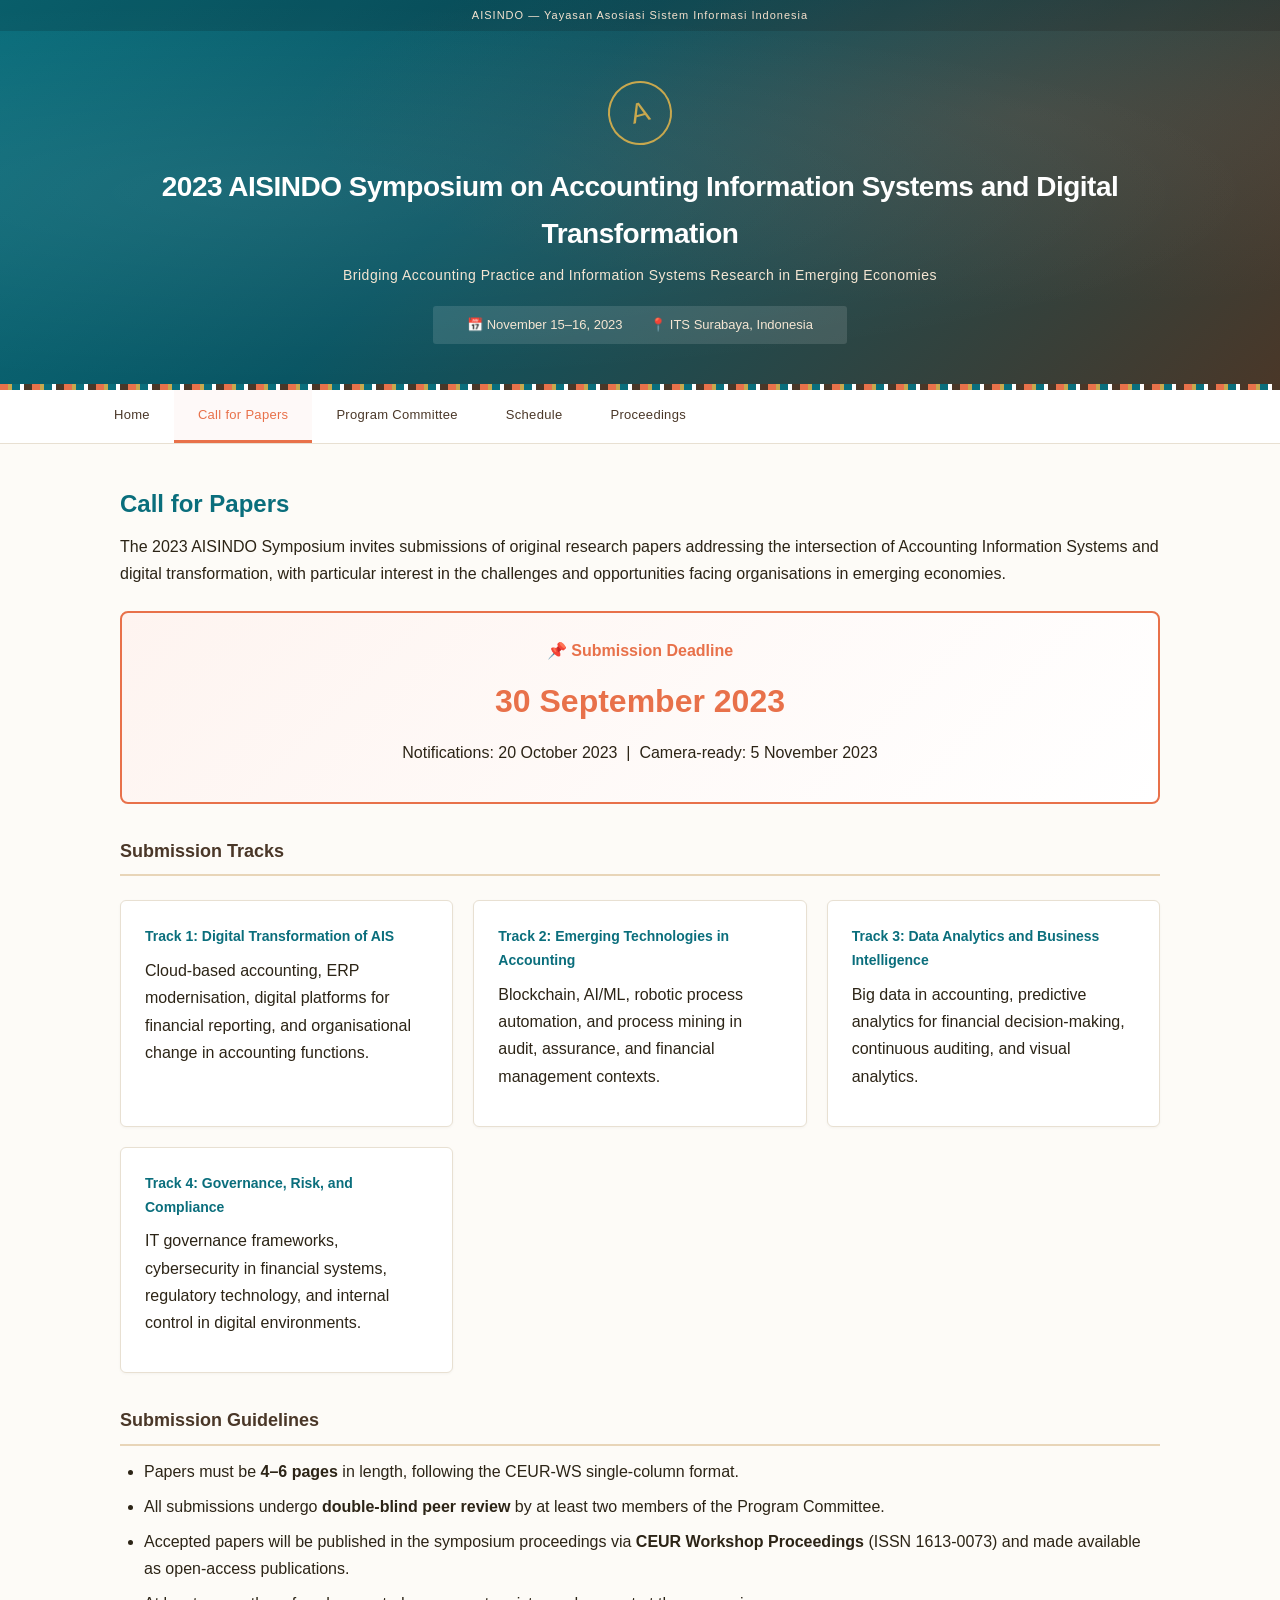
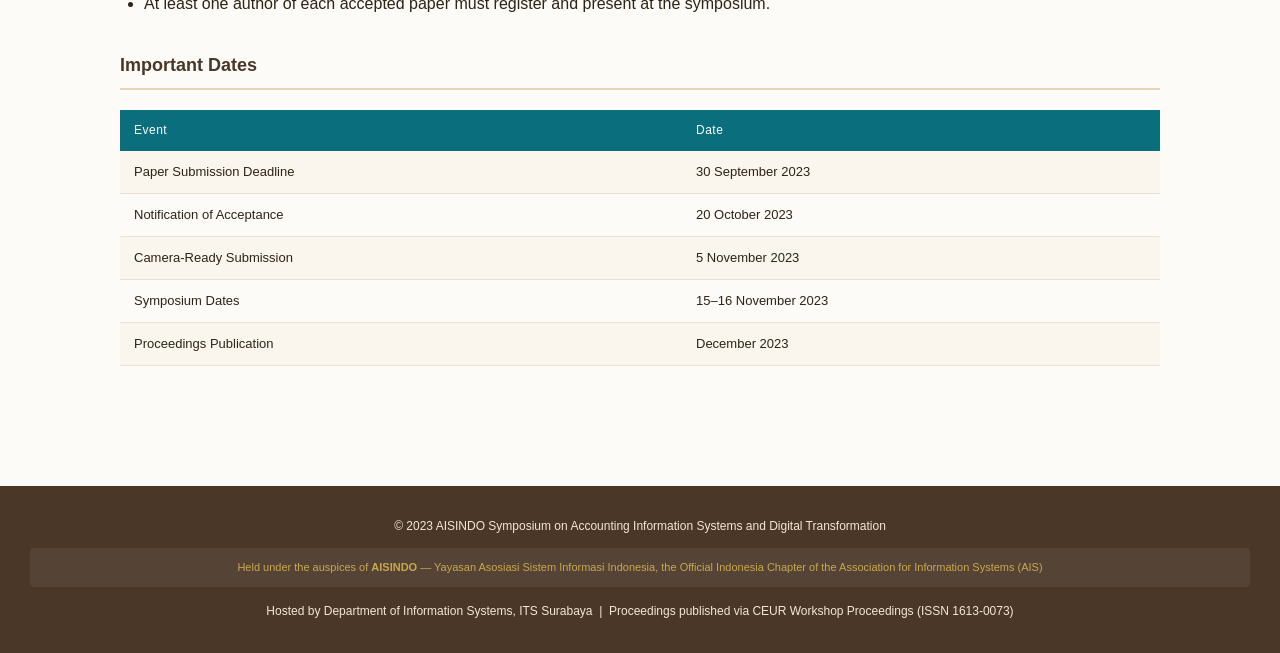
==== cfp.html @ 6d595202 "AISINDO Symposium 2023 — complete website with tropical Indonesian design" ====
<!DOCTYPE html>
<html lang="en">
<head>
<meta charset="UTF-8">
<meta name="viewport" content="width=device-width, initial-scale=1.0">
<title>Call for Papers — 2023 AISINDO Symposium</title>
<link rel="stylesheet" href="style.css">
</head>
<body>

<header class="site-header">
  <div class="header-top">
    <a href="https://aisindo.id" target="_blank">AISINDO — Yayasan Asosiasi Sistem Informasi Indonesia</a>
  </div>
  <div class="header-main">
    <div class="brand-mark">A</div>
    <h1 class="site-title">2023 AISINDO Symposium on Accounting Information Systems and Digital Transformation</h1>
    <p class="site-subtitle">Bridging Accounting Practice and Information Systems Research in Emerging Economies</p>
    <div class="event-meta">
      <span>📅 November 15–16, 2023</span>
      <span>📍 ITS Surabaya, Indonesia</span>
    </div>
  </div>
</header>

<div class="batik-border"></div>

<nav class="site-nav">
  <div class="nav-inner">
    <a href="index.html">Home</a>
    <a href="cfp.html" class="active">Call for Papers</a>
    <a href="committee.html">Program Committee</a>
    <a href="schedule.html">Schedule</a>
    <a href="proceedings.html">Proceedings</a>
  </div>
</nav>

<main class="content">

<h1>Call for Papers</h1>

<p>The 2023 AISINDO Symposium invites submissions of original research papers addressing the intersection of Accounting Information Systems and digital transformation, with particular interest in the challenges and opportunities facing organisations in emerging economies.</p>

<div class="deadline-box">
  <h3>📌 Submission Deadline</h3>
  <div class="big-date">30 September 2023</div>
  <p>Notifications: 20 October 2023 &nbsp;|&nbsp; Camera-ready: 5 November 2023</p>
</div>

<h2>Submission Tracks</h2>

<div class="card-grid">
  <div class="card">
    <h3>Track 1: Digital Transformation of AIS</h3>
    <p>Cloud-based accounting, ERP modernisation, digital platforms for financial reporting, and organisational change in accounting functions.</p>
  </div>
  <div class="card">
    <h3>Track 2: Emerging Technologies in Accounting</h3>
    <p>Blockchain, AI/ML, robotic process automation, and process mining in audit, assurance, and financial management contexts.</p>
  </div>
  <div class="card">
    <h3>Track 3: Data Analytics and Business Intelligence</h3>
    <p>Big data in accounting, predictive analytics for financial decision-making, continuous auditing, and visual analytics.</p>
  </div>
  <div class="card">
    <h3>Track 4: Governance, Risk, and Compliance</h3>
    <p>IT governance frameworks, cybersecurity in financial systems, regulatory technology, and internal control in digital environments.</p>
  </div>
</div>

<h2>Submission Guidelines</h2>

<ul style="margin-left: 24px; margin-bottom: 20px;">
  <li style="margin-bottom: 8px;">Papers must be <strong>4–6 pages</strong> in length, following the CEUR-WS single-column format.</li>
  <li style="margin-bottom: 8px;">All submissions undergo <strong>double-blind peer review</strong> by at least two members of the Program Committee.</li>
  <li style="margin-bottom: 8px;">Accepted papers will be published in the symposium proceedings via <strong>CEUR Workshop Proceedings</strong> (ISSN 1613-0073) and made available as open-access publications.</li>
  <li style="margin-bottom: 8px;">At least one author of each accepted paper must register and present at the symposium.</li>
</ul>

<h2>Important Dates</h2>

<table>
  <tr><th>Event</th><th>Date</th></tr>
  <tr><td>Paper Submission Deadline</td><td>30 September 2023</td></tr>
  <tr><td>Notification of Acceptance</td><td>20 October 2023</td></tr>
  <tr><td>Camera-Ready Submission</td><td>5 November 2023</td></tr>
  <tr><td>Symposium Dates</td><td>15–16 November 2023</td></tr>
  <tr><td>Proceedings Publication</td><td>December 2023</td></tr>
</table>

</main>

<footer class="site-footer">
  <p>© 2023 AISINDO Symposium on Accounting Information Systems and Digital Transformation</p>
  <span class="auspices">
    Held under the auspices of <strong>AISINDO</strong> — Yayasan Asosiasi Sistem Informasi Indonesia, the Official Indonesia Chapter of the Association for Information Systems (AIS)
  </span>
  <p style="margin-top:14px;">
    Hosted by Department of Information Systems, ITS Surabaya &nbsp;|&nbsp;
    Proceedings published via CEUR Workshop Proceedings (ISSN 1613-0073)
  </p>
</footer>

</body>
</html>
---- style.css ----
/* AISINDO Symposium 2023 — Tropical Indonesian Design */
:root {
  --teal: #0a6e7c;
  --teal-light: #0f8b9c;
  --coral: #e8714a;
  --coral-light: #f08a6a;
  --sand: #f5e6d3;
  --sand-dark: #e8d5b8;
  --jati: #4a3728;
  --jati-light: #6b5040;
  --gold: #c8a84e;
  --cream: #fdfbf7;
  --white: #ffffff;
  --text: #2c2416;
  --text-light: #6b6152;
}

* { margin: 0; padding: 0; box-sizing: border-box; }

body {
  font-family: 'Segoe UI', 'Helvetica Neue', Arial, sans-serif;
  background: var(--cream);
  color: var(--text);
  line-height: 1.7;
}

/* ===== HEADER with batik-inspired border ===== */
.site-header {
  background: linear-gradient(135deg, var(--teal) 0%, #095563 40%, var(--jati) 100%);
  color: var(--white);
  padding: 0;
  position: relative;
  overflow: hidden;
}

.site-header::before {
  content: '';
  position: absolute;
  top: 0; left: 0; right: 0; bottom: 0;
  background: radial-gradient(ellipse at 20% 50%, rgba(255,255,255,0.08) 0%, transparent 70%),
              radial-gradient(ellipse at 80% 30%, rgba(232,113,74,0.15) 0%, transparent 50%);
  pointer-events: none;
}

.header-top {
  background: rgba(0,0,0,0.15);
  padding: 6px 0;
  font-size: 11px;
  text-align: center;
  letter-spacing: 1px;
}

.header-top a { color: var(--sand); text-decoration: none; }
.header-top a:hover { color: var(--white); }

.header-main {
  max-width: 1100px;
  margin: 0 auto;
  padding: 50px 30px 40px;
  text-align: center;
  position: relative;
  z-index: 1;
}

.header-main .brand-mark {
  display: inline-block;
  width: 64px;
  height: 64px;
  border: 2px solid var(--gold);
  border-radius: 50%;
  margin-bottom: 18px;
  font-size: 28px;
  line-height: 60px;
  color: var(--gold);
  transform: rotate(-15deg);
}

.site-title {
  font-size: 28px;
  font-weight: 600;
  letter-spacing: -0.5px;
  margin-bottom: 6px;
}

.site-subtitle {
  font-size: 14px;
  color: var(--sand);
  font-weight: 300;
  letter-spacing: 0.5px;
}

.event-meta {
  display: inline-block;
  margin-top: 18px;
  padding: 8px 22px;
  background: rgba(255,255,255,0.12);
  border-radius: 3px;
  font-size: 13px;
  color: var(--sand);
}

.event-meta span { margin: 0 12px; }

/* ===== BATIK BORDER ===== */
.batik-border {
  height: 6px;
  background: repeating-linear-gradient(
    90deg,
    var(--coral) 0px, var(--coral) 8px,
    var(--gold) 8px, var(--gold) 12px,
    var(--teal) 12px, var(--teal) 20px,
    var(--white) 20px, var(--white) 24px,
    var(--jati) 24px, var(--jati) 32px
  );
}

/* ===== NAVIGATION ===== */
.site-nav {
  background: var(--white);
  border-bottom: 1px solid #e8e0d2;
  position: sticky;
  top: 0;
  z-index: 100;
}

.nav-inner {
  max-width: 1100px;
  margin: 0 auto;
  display: flex;
  gap: 0;
}

.nav-inner a {
  display: block;
  padding: 14px 24px;
  text-decoration: none;
  color: var(--jati);
  font-size: 13px;
  font-weight: 500;
  letter-spacing: 0.3px;
  border-bottom: 3px solid transparent;
  transition: all 0.2s;
}

.nav-inner a:hover,
.nav-inner a.active {
  color: var(--coral);
  border-bottom-color: var(--coral);
  background: rgba(232,113,74,0.04);
}

/* ===== MAIN CONTENT ===== */
.content {
  max-width: 1100px;
  margin: 0 auto;
  padding: 40px 30px 60px;
}

.content h1 {
  font-size: 24px;
  color: var(--teal);
  margin-bottom: 8px;
  font-weight: 600;
}

.content h2 {
  font-size: 18px;
  color: var(--jati);
  margin: 32px 0 12px;
  padding-bottom: 8px;
  border-bottom: 2px solid var(--sand-dark);
}

.content h3 {
  font-size: 15px;
  color: var(--text);
  margin: 20px 0 8px;
}

.content p { margin-bottom: 12px; color: var(--text); }

.content a { color: var(--teal); text-decoration: none; }
.content a:hover { text-decoration: underline; color: var(--coral); }

/* ===== CARDS ===== */
.card-grid {
  display: grid;
  grid-template-columns: repeat(auto-fit, minmax(300px, 1fr));
  gap: 20px;
  margin: 24px 0;
}

.card {
  background: var(--white);
  border: 1px solid #e8e0d2;
  border-radius: 6px;
  padding: 24px;
  box-shadow: 0 1px 3px rgba(0,0,0,0.04);
}

.card h3 {
  margin-top: 0;
  color: var(--teal);
  font-size: 14px;
}

.card-icon {
  font-size: 28px;
  margin-bottom: 10px;
}

/* ===== TOPIC TAGS ===== */
.topic-tags {
  display: flex;
  flex-wrap: wrap;
  gap: 10px;
  margin: 20px 0;
}

.topic-tag {
  display: inline-block;
  padding: 6px 16px;
  background: var(--sand);
  color: var(--jati);
  border-radius: 20px;
  font-size: 13px;
  font-weight: 500;
}

/* ===== TABLES ===== */
table {
  width: 100%;
  border-collapse: collapse;
  margin: 20px 0;
  font-size: 13px;
}

th {
  background: var(--teal);
  color: var(--white);
  padding: 10px 14px;
  text-align: left;
  font-weight: 500;
  font-size: 12px;
  letter-spacing: 0.5px;
}

td {
  padding: 10px 14px;
  border-bottom: 1px solid #e8e0d2;
}

tr:nth-child(even) td { background: rgba(245,230,211,0.3); }

/* ===== HIGHLIGHT BOX ===== */
.highlight-box {
  background: linear-gradient(135deg, var(--sand), var(--white));
  border: 1px solid var(--sand-dark);
  border-left: 4px solid var(--coral);
  border-radius: 0 6px 6px 0;
  padding: 18px 24px;
  margin: 20px 0;
}

.highlight-box h3 { margin-top: 0; color: var(--coral); }

.deadline-box {
  background: linear-gradient(135deg, #fef4f0, #fff);
  border: 2px solid var(--coral);
  border-radius: 8px;
  padding: 24px;
  margin: 24px 0;
  text-align: center;
}

.deadline-box h3 { color: var(--coral); margin-top: 0; font-size: 16px; }
.deadline-box .big-date {
  font-size: 32px;
  font-weight: 700;
  color: var(--coral);
  margin: 10px 0;
}

/* ===== PC LIST ===== */
.pc-grid {
  display: grid;
  grid-template-columns: repeat(auto-fill, minmax(280px, 1fr));
  gap: 14px;
  margin: 20px 0;
}

.pc-card {
  background: var(--white);
  border: 1px solid #e8e0d2;
  border-radius: 4px;
  padding: 16px;
}

.pc-card .name { font-weight: 600; color: var(--jati); font-size: 14px; }
.pc-card .affil { color: var(--text-light); font-size: 12px; margin-top: 2px; }
.pc-card .role { 
  display: inline-block;
  margin-top: 6px;
  font-size: 10px;
  padding: 2px 8px;
  background: var(--sand);
  color: var(--jati);
  border-radius: 10px;
  letter-spacing: 0.5px;
}

/* ===== SCHEDULE ===== */
.day-header {
  background: linear-gradient(135deg, var(--teal), var(--teal-light));
  color: var(--white);
  padding: 12px 20px;
  border-radius: 6px 6px 0 0;
  font-weight: 600;
  font-size: 15px;
  margin-top: 24px;
}

.session {
  border: 1px solid #e8e0d2;
  border-top: none;
  padding: 14px 20px;
  background: var(--white);
}

.session:last-child { border-radius: 0 0 6px 6px; }

.session .time { color: var(--coral); font-weight: 600; font-size: 12px; }
.session .title { font-weight: 600; margin: 4px 0; }
.session .detail { color: var(--text-light); font-size: 12px; }

.session.break { background: var(--sand); font-style: italic; color: var(--text-light); }

/* ===== PROCEEDINGS LIST ===== */
.proc-item {
  border-left: 3px solid var(--teal);
  padding: 12px 20px;
  margin: 16px 0;
  background: var(--white);
}

.proc-item .proc-title { font-weight: 600; color: var(--jati); }
.proc-item .proc-author { color: var(--text-light); font-size: 12px; margin-top: 2px; }
.proc-item .proc-link { margin-top: 6px; }
.proc-item .proc-link a {
  display: inline-block;
  padding: 4px 14px;
  background: var(--teal);
  color: var(--white);
  border-radius: 3px;
  font-size: 12px;
  text-decoration: none;
}

/* ===== FOOTER ===== */
.site-footer {
  background: var(--jati);
  color: var(--sand);
  padding: 30px;
  text-align: center;
  font-size: 12px;
  line-height: 1.8;
  margin-top: 40px;
}

.site-footer .auspices {
  display: block;
  margin-top: 10px;
  padding: 10px 20px;
  background: rgba(255,255,255,0.06);
  border-radius: 4px;
  font-size: 11px;
  color: var(--gold);
}

.site-footer a { color: var(--gold); text-decoration: none; }
.site-footer a:hover { text-decoration: underline; }

/* ===== RESPONSIVE ===== */
@media (max-width: 768px) {
  .header-main { padding: 30px 20px; }
  .site-title { font-size: 22px; }
  .nav-inner { flex-wrap: wrap; }
  .nav-inner a { padding: 10px 16px; font-size: 12px; }
  .content { padding: 24px 16px 40px; }
  .card-grid { grid-template-columns: 1fr; }
  .pc-grid { grid-template-columns: 1fr; }
}
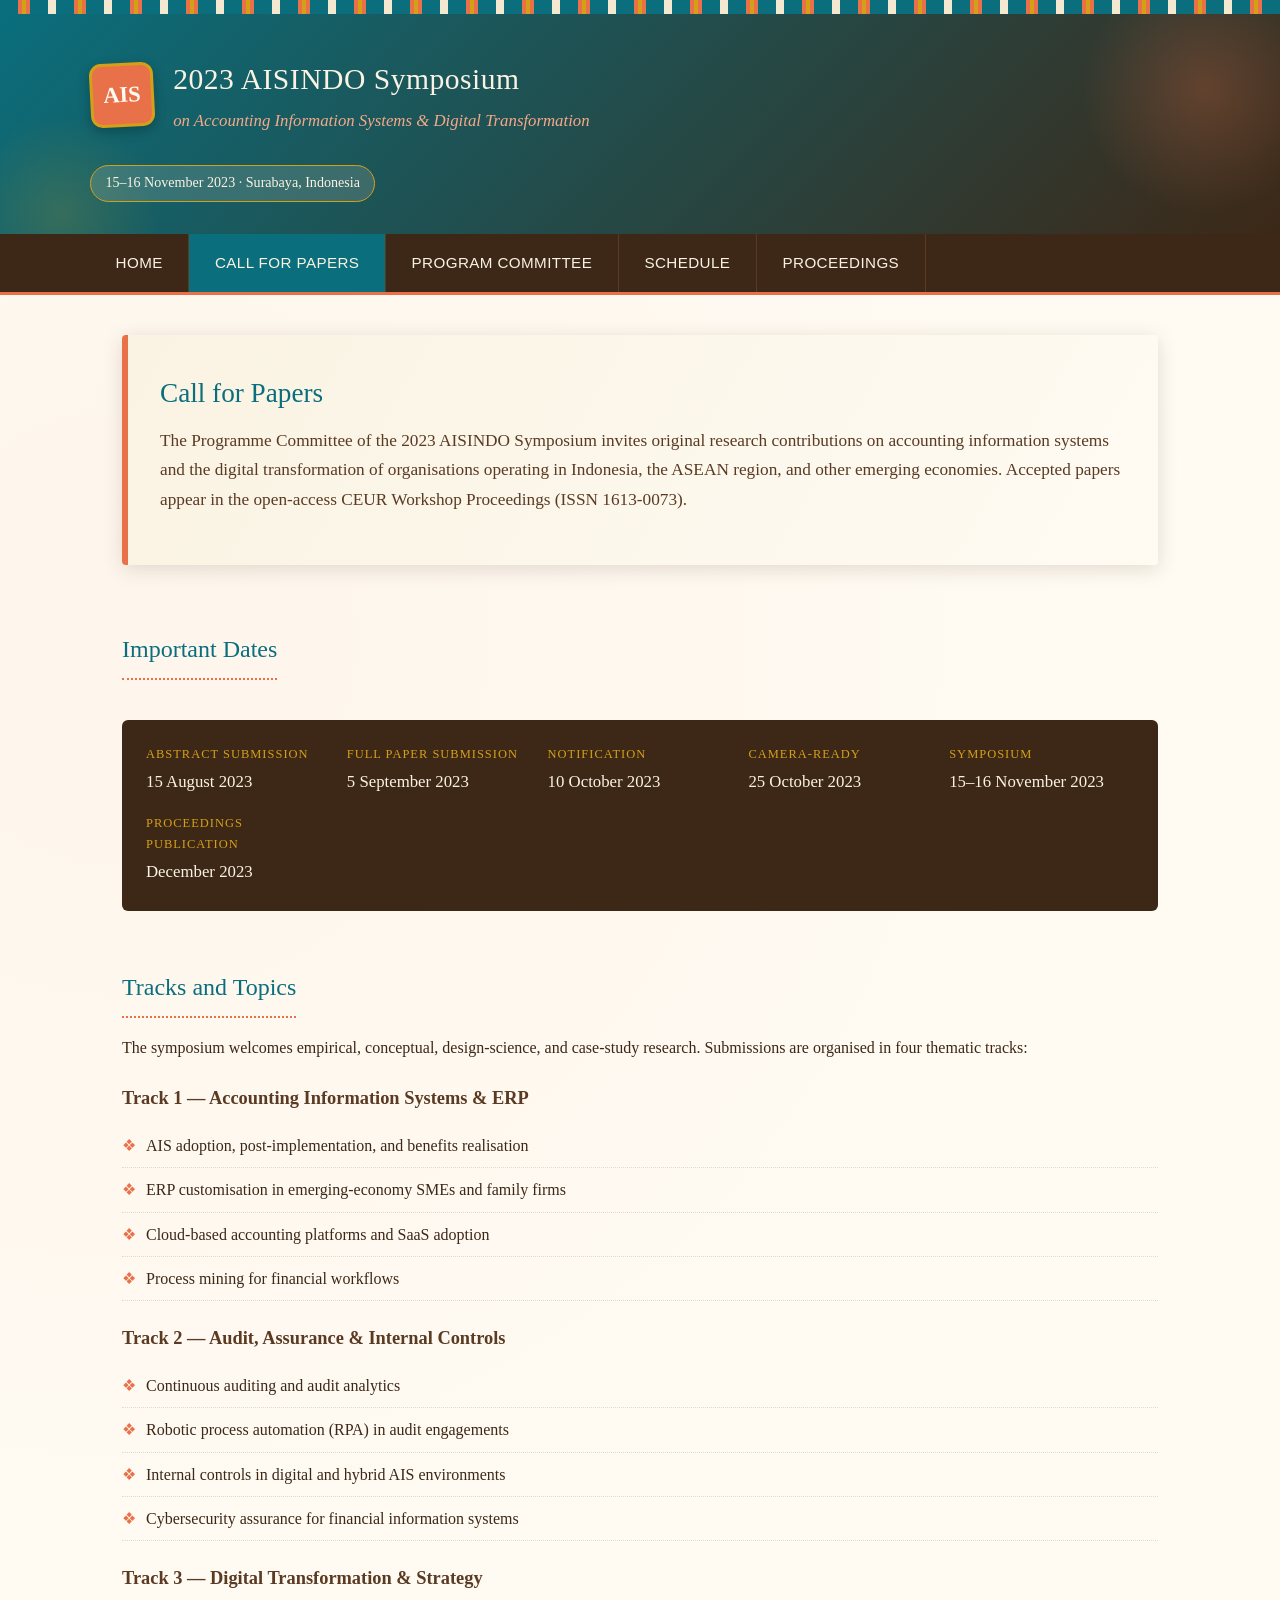
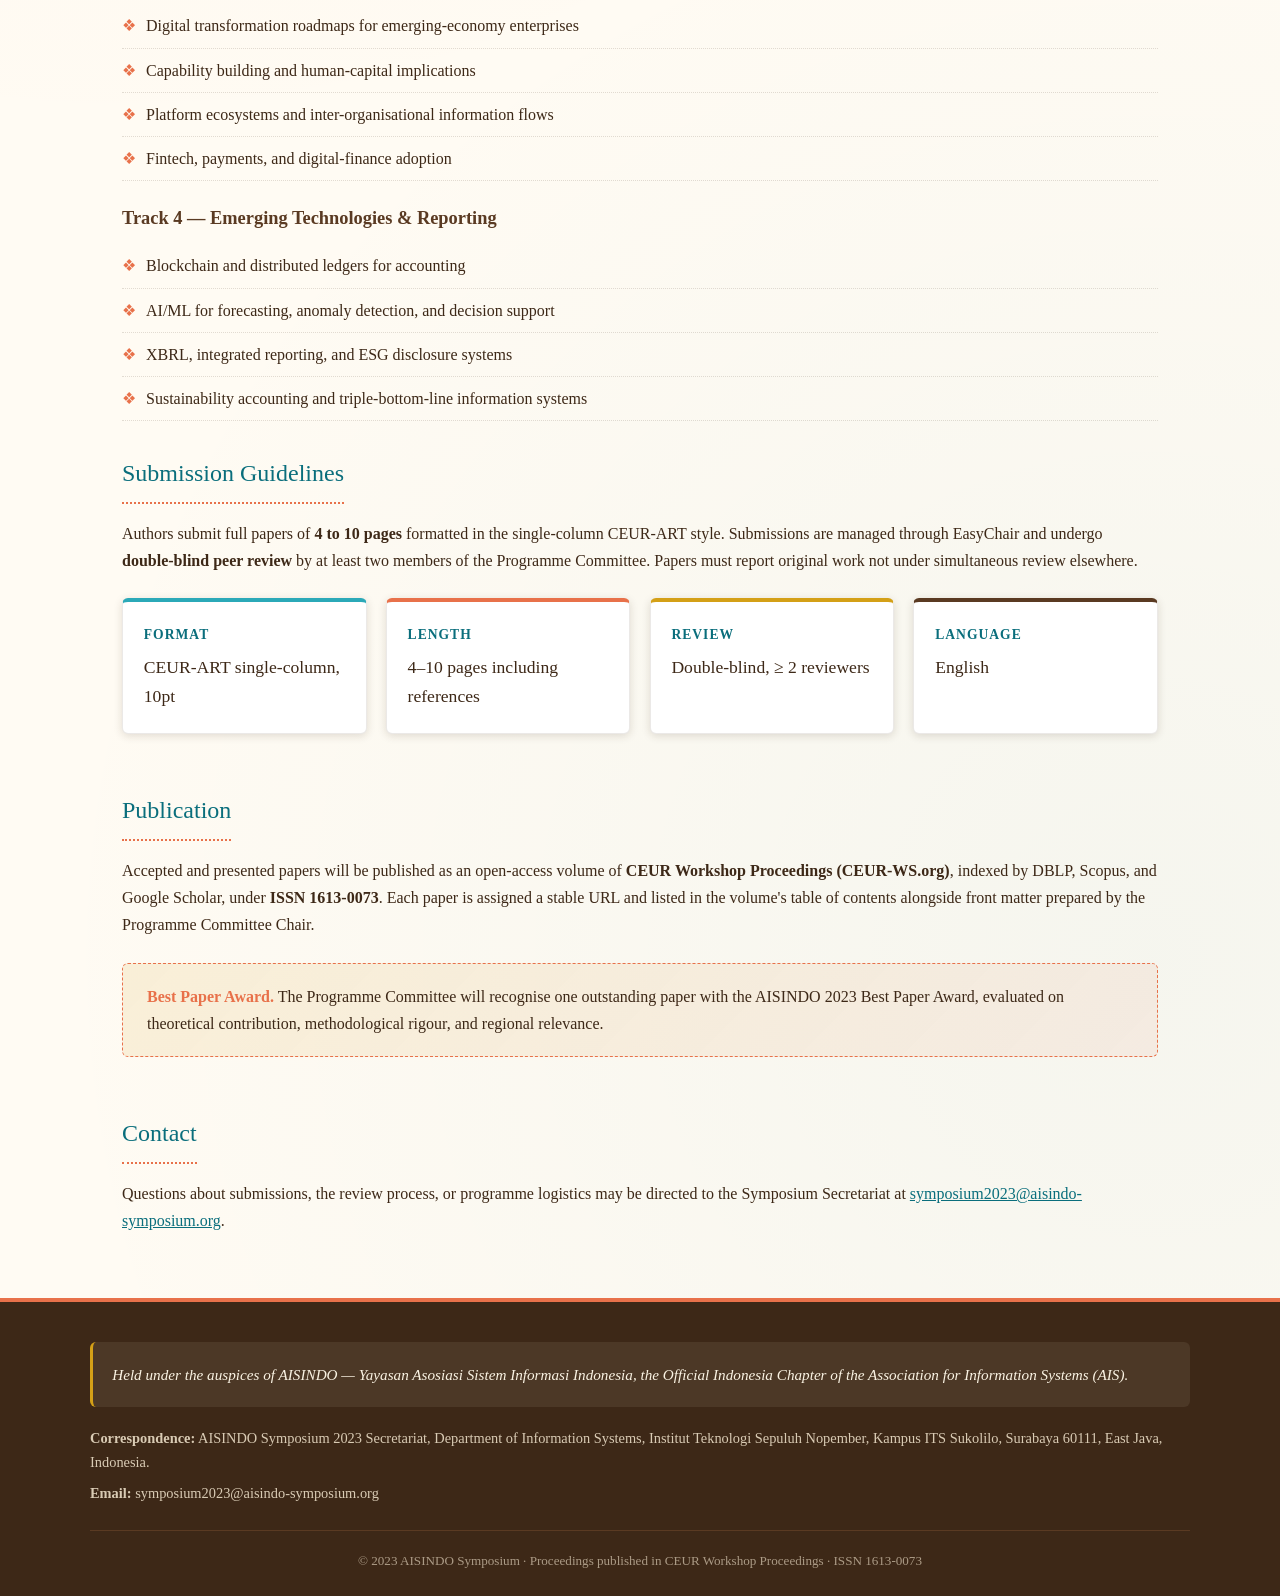
==== commit 458a8668: "Add symposium photos: keynote speakers, venue, conference, networking, registration - index.html: ad" ====
--- a/cfp.html
+++ b/cfp.html
@@ -3,103 +3,125 @@
 <head>
 <meta charset="UTF-8">
 <meta name="viewport" content="width=device-width, initial-scale=1.0">
-<title>Call for Papers — 2023 AISINDO Symposium</title>
+<title>Call for Papers — AISINDO Symposium 2023</title>
 <link rel="stylesheet" href="style.css">
 </head>
 <body>
+<div class="batik-border"></div>
+<header>
+  <div class="header-inner">
+    <div class="brand">
+      <div class="brand-mark">AIS</div>
+      <div>
+        <h1 class="site-title">2023 AISINDO Symposium</h1>
+        <div class="site-subtitle">on Accounting Information Systems &amp; Digital Transformation</div>
+      </div>
+    </div>
+    <span class="location-tag">15–16 November 2023 · Surabaya, Indonesia</span>
+  </div>
+</header>
+<nav>
+  <ul>
+    <li><a href="index.html">Home</a></li>
+    <li><a href="cfp.html" class="active">Call for Papers</a></li>
+    <li><a href="committee.html">Program Committee</a></li>
+    <li><a href="schedule.html">Schedule</a></li>
+    <li><a href="proceedings.html">Proceedings</a></li>
+  </ul>
+</nav>
+<main>
+  <section class="hero">
+    <h2>Call for Papers</h2>
+    <p class="lead">The Programme Committee of the 2023 AISINDO Symposium invites original research contributions on accounting information systems and the digital transformation of organisations operating in Indonesia, the ASEAN region, and other emerging economies. Accepted papers appear in the open-access CEUR Workshop Proceedings (ISSN 1613-0073).</p>
+  </section>
 
-<header class="site-header">
-  <div class="header-top">
-    <a href="https://aisindo.id" target="_blank">AISINDO — Yayasan Asosiasi Sistem Informasi Indonesia</a>
+  <h2 class="section-title">Important Dates</h2>
+  <div class="deadline-box">
+    <div class="item"><div class="label">Abstract Submission</div><div class="date">15 August 2023</div></div>
+    <div class="item"><div class="label">Full Paper Submission</div><div class="date">5 September 2023</div></div>
+    <div class="item"><div class="label">Notification</div><div class="date">10 October 2023</div></div>
+    <div class="item"><div class="label">Camera-Ready</div><div class="date">25 October 2023</div></div>
+    <div class="item"><div class="label">Symposium</div><div class="date">15–16 November 2023</div></div>
+    <div class="item"><div class="label">Proceedings Publication</div><div class="date">December 2023</div></div>
   </div>
-  <div class="header-main">
-    <div class="brand-mark">A</div>
-    <h1 class="site-title">2023 AISINDO Symposium on Accounting Information Systems and Digital Transformation</h1>
-    <p class="site-subtitle">Bridging Accounting Practice and Information Systems Research in Emerging Economies</p>
-    <div class="event-meta">
-      <span>📅 November 15–16, 2023</span>
-      <span>📍 ITS Surabaya, Indonesia</span>
+
+  <h2 class="section-title">Tracks and Topics</h2>
+  <p>The symposium welcomes empirical, conceptual, design-science, and case-study research. Submissions are organised in four thematic tracks:</p>
+
+  <h3>Track 1 — Accounting Information Systems &amp; ERP</h3>
+  <ul class="styled-list">
+    <li>AIS adoption, post-implementation, and benefits realisation</li>
+    <li>ERP customisation in emerging-economy SMEs and family firms</li>
+    <li>Cloud-based accounting platforms and SaaS adoption</li>
+    <li>Process mining for financial workflows</li>
+  </ul>
+
+  <h3>Track 2 — Audit, Assurance &amp; Internal Controls</h3>
+  <ul class="styled-list">
+    <li>Continuous auditing and audit analytics</li>
+    <li>Robotic process automation (RPA) in audit engagements</li>
+    <li>Internal controls in digital and hybrid AIS environments</li>
+    <li>Cybersecurity assurance for financial information systems</li>
+  </ul>
+
+  <h3>Track 3 — Digital Transformation &amp; Strategy</h3>
+  <ul class="styled-list">
+    <li>Digital transformation roadmaps for emerging-economy enterprises</li>
+    <li>Capability building and human-capital implications</li>
+    <li>Platform ecosystems and inter-organisational information flows</li>
+    <li>Fintech, payments, and digital-finance adoption</li>
+  </ul>
+
+  <h3>Track 4 — Emerging Technologies &amp; Reporting</h3>
+  <ul class="styled-list">
+    <li>Blockchain and distributed ledgers for accounting</li>
+    <li>AI/ML for forecasting, anomaly detection, and decision support</li>
+    <li>XBRL, integrated reporting, and ESG disclosure systems</li>
+    <li>Sustainability accounting and triple-bottom-line information systems</li>
+  </ul>
+
+  <h2 class="section-title">Submission Guidelines</h2>
+  <p>Authors submit full papers of <strong>4 to 10 pages</strong> formatted in the single-column CEUR-ART style. Submissions are managed through EasyChair and undergo <strong>double-blind peer review</strong> by at least two members of the Programme Committee. Papers must report original work not under simultaneous review elsewhere.</p>
+
+  <div class="info-grid">
+    <div class="info-card">
+      <h4>Format</h4>
+      <div class="value">CEUR-ART single-column, 10pt</div>
+    </div>
+    <div class="info-card coral">
+      <h4>Length</h4>
+      <div class="value">4–10 pages including references</div>
+    </div>
+    <div class="info-card gold">
+      <h4>Review</h4>
+      <div class="value">Double-blind, ≥ 2 reviewers</div>
+    </div>
+    <div class="info-card jati">
+      <h4>Language</h4>
+      <div class="value">English</div>
     </div>
   </div>
-</header>
 
-<div class="batik-border"></div>
+  <h2 class="section-title">Publication</h2>
+  <p>Accepted and presented papers will be published as an open-access volume of <strong>CEUR Workshop Proceedings (CEUR-WS.org)</strong>, indexed by DBLP, Scopus, and Google Scholar, under <strong>ISSN 1613-0073</strong>. Each paper is assigned a stable URL and listed in the volume's table of contents alongside front matter prepared by the Programme Committee Chair.</p>
 
-<nav class="site-nav">
-  <div class="nav-inner">
-    <a href="index.html">Home</a>
-    <a href="cfp.html" class="active">Call for Papers</a>
-    <a href="committee.html">Program Committee</a>
-    <a href="schedule.html">Schedule</a>
-    <a href="proceedings.html">Proceedings</a>
+  <div class="callout">
+    <strong>Best Paper Award.</strong> The Programme Committee will recognise one outstanding paper with the AISINDO 2023 Best Paper Award, evaluated on theoretical contribution, methodological rigour, and regional relevance.
   </div>
-</nav>
 
-<main class="content">
-
-<h1>Call for Papers</h1>
-
-<p>The 2023 AISINDO Symposium invites submissions of original research papers addressing the intersection of Accounting Information Systems and digital transformation, with particular interest in the challenges and opportunities facing organisations in emerging economies.</p>
-
-<div class="deadline-box">
-  <h3>📌 Submission Deadline</h3>
-  <div class="big-date">30 September 2023</div>
-  <p>Notifications: 20 October 2023 &nbsp;|&nbsp; Camera-ready: 5 November 2023</p>
-</div>
-
-<h2>Submission Tracks</h2>
-
-<div class="card-grid">
-  <div class="card">
-    <h3>Track 1: Digital Transformation of AIS</h3>
-    <p>Cloud-based accounting, ERP modernisation, digital platforms for financial reporting, and organisational change in accounting functions.</p>
-  </div>
-  <div class="card">
-    <h3>Track 2: Emerging Technologies in Accounting</h3>
-    <p>Blockchain, AI/ML, robotic process automation, and process mining in audit, assurance, and financial management contexts.</p>
-  </div>
-  <div class="card">
-    <h3>Track 3: Data Analytics and Business Intelligence</h3>
-    <p>Big data in accounting, predictive analytics for financial decision-making, continuous auditing, and visual analytics.</p>
-  </div>
-  <div class="card">
-    <h3>Track 4: Governance, Risk, and Compliance</h3>
-    <p>IT governance frameworks, cybersecurity in financial systems, regulatory technology, and internal control in digital environments.</p>
-  </div>
-</div>
-
-<h2>Submission Guidelines</h2>
-
-<ul style="margin-left: 24px; margin-bottom: 20px;">
-  <li style="margin-bottom: 8px;">Papers must be <strong>4–6 pages</strong> in length, following the CEUR-WS single-column format.</li>
-  <li style="margin-bottom: 8px;">All submissions undergo <strong>double-blind peer review</strong> by at least two members of the Program Committee.</li>
-  <li style="margin-bottom: 8px;">Accepted papers will be published in the symposium proceedings via <strong>CEUR Workshop Proceedings</strong> (ISSN 1613-0073) and made available as open-access publications.</li>
-  <li style="margin-bottom: 8px;">At least one author of each accepted paper must register and present at the symposium.</li>
-</ul>
-
-<h2>Important Dates</h2>
-
-<table>
-  <tr><th>Event</th><th>Date</th></tr>
-  <tr><td>Paper Submission Deadline</td><td>30 September 2023</td></tr>
-  <tr><td>Notification of Acceptance</td><td>20 October 2023</td></tr>
-  <tr><td>Camera-Ready Submission</td><td>5 November 2023</td></tr>
-  <tr><td>Symposium Dates</td><td>15–16 November 2023</td></tr>
-  <tr><td>Proceedings Publication</td><td>December 2023</td></tr>
-</table>
-
+  <h2 class="section-title">Contact</h2>
+  <p>Questions about submissions, the review process, or programme logistics may be directed to the Symposium Secretariat at <a href="mailto:symposium2023@aisindo-symposium.org">symposium2023@aisindo-symposium.org</a>.</p>
 </main>
 
-<footer class="site-footer">
-  <p>© 2023 AISINDO Symposium on Accounting Information Systems and Digital Transformation</p>
-  <span class="auspices">
-    Held under the auspices of <strong>AISINDO</strong> — Yayasan Asosiasi Sistem Informasi Indonesia, the Official Indonesia Chapter of the Association for Information Systems (AIS)
-  </span>
-  <p style="margin-top:14px;">
-    Hosted by Department of Information Systems, ITS Surabaya &nbsp;|&nbsp;
-    Proceedings published via CEUR Workshop Proceedings (ISSN 1613-0073)
-  </p>
+<footer>
+  <div class="footer-inner">
+    <div class="aisindo-notice">
+      Held under the auspices of AISINDO — Yayasan Asosiasi Sistem Informasi Indonesia, the Official Indonesia Chapter of the Association for Information Systems (AIS).
+    </div>
+    <p><strong>Correspondence:</strong> AISINDO Symposium 2023 Secretariat, Department of Information Systems, Institut Teknologi Sepuluh Nopember, Kampus ITS Sukolilo, Surabaya 60111, East Java, Indonesia.</p>
+    <p><strong>Email:</strong> symposium2023@aisindo-symposium.org</p>
+    <div class="copyright">© 2023 AISINDO Symposium · Proceedings published in CEUR Workshop Proceedings · ISSN 1613-0073</div>
+  </div>
 </footer>
-
 </body>
-</html>+</html>
--- a/style.css
+++ b/style.css
@@ -1,392 +1,559 @@
-/* AISINDO Symposium 2023 — Tropical Indonesian Design */
+/* AISINDO Symposium - Warm Tropical Indonesian Design */
+/* Color palette: teal sea, coral sunset, sand, dark brown (kayu jati) */
+
 :root {
-  --teal: #0a6e7c;
-  --teal-light: #0f8b9c;
+  --teal-deep: #0a6e7c;
+  --teal-light: #2ba9b8;
   --coral: #e8714a;
-  --coral-light: #f08a6a;
-  --sand: #f5e6d3;
-  --sand-dark: #e8d5b8;
-  --jati: #4a3728;
-  --jati-light: #6b5040;
-  --gold: #c8a84e;
-  --cream: #fdfbf7;
-  --white: #ffffff;
-  --text: #2c2416;
-  --text-light: #6b6152;
+  --coral-light: #f4a98a;
+  --sand: #f5e8d0;
+  --sand-light: #faf3e3;
+  --jati: #3d2817;
+  --jati-soft: #5a3a22;
+  --gold: #d4a017;
+  --cream: #fffbf3;
+  --shadow: rgba(61, 40, 23, 0.15);
 }
 
 * { margin: 0; padding: 0; box-sizing: border-box; }
 
 body {
-  font-family: 'Segoe UI', 'Helvetica Neue', Arial, sans-serif;
+  font-family: 'Georgia', 'Palatino Linotype', serif;
   background: var(--cream);
-  color: var(--text);
+  color: var(--jati);
   line-height: 1.7;
-}
-
-/* ===== HEADER with batik-inspired border ===== */
-.site-header {
-  background: linear-gradient(135deg, var(--teal) 0%, #095563 40%, var(--jati) 100%);
-  color: var(--white);
-  padding: 0;
+  min-height: 100vh;
+  background-image:
+    radial-gradient(circle at 10% 20%, rgba(232, 113, 74, 0.04) 0%, transparent 40%),
+    radial-gradient(circle at 90% 80%, rgba(10, 110, 124, 0.04) 0%, transparent 40%);
+}
+
+/* Batik-inspired top ornamental border */
+.batik-border {
+  height: 14px;
+  background:
+    repeating-linear-gradient(
+      90deg,
+      var(--teal-deep) 0px,
+      var(--teal-deep) 18px,
+      var(--coral) 18px,
+      var(--coral) 22px,
+      var(--gold) 22px,
+      var(--gold) 26px,
+      var(--coral) 26px,
+      var(--coral) 30px,
+      var(--teal-deep) 30px,
+      var(--teal-deep) 48px,
+      var(--sand) 48px,
+      var(--sand) 56px
+    );
+}
+
+header {
+  background: linear-gradient(135deg, var(--teal-deep) 0%, var(--jati) 100%);
+  color: var(--sand-light);
+  padding: 2.5rem 2rem 2rem;
   position: relative;
   overflow: hidden;
 }
 
-.site-header::before {
-  content: '';
+header::before {
+  content: "";
   position: absolute;
-  top: 0; left: 0; right: 0; bottom: 0;
-  background: radial-gradient(ellipse at 20% 50%, rgba(255,255,255,0.08) 0%, transparent 70%),
-              radial-gradient(ellipse at 80% 30%, rgba(232,113,74,0.15) 0%, transparent 50%);
-  pointer-events: none;
-}
-
-.header-top {
-  background: rgba(0,0,0,0.15);
-  padding: 6px 0;
-  font-size: 11px;
-  text-align: center;
-  letter-spacing: 1px;
-}
-
-.header-top a { color: var(--sand); text-decoration: none; }
-.header-top a:hover { color: var(--white); }
-
-.header-main {
+  top: -50px; right: -50px;
+  width: 250px; height: 250px;
+  border-radius: 50%;
+  background: radial-gradient(circle, var(--coral) 0%, transparent 70%);
+  opacity: 0.25;
+}
+
+header::after {
+  content: "";
+  position: absolute;
+  bottom: -80px; left: -40px;
+  width: 200px; height: 200px;
+  border-radius: 50%;
+  background: radial-gradient(circle, var(--gold) 0%, transparent 70%);
+  opacity: 0.18;
+}
+
+.header-inner {
   max-width: 1100px;
   margin: 0 auto;
-  padding: 50px 30px 40px;
-  text-align: center;
   position: relative;
-  z-index: 1;
-}
-
-.header-main .brand-mark {
+  z-index: 2;
+}
+
+.brand {
+  display: flex;
+  align-items: center;
+  gap: 1.2rem;
+  margin-bottom: 1rem;
+}
+
+.brand-mark {
+  width: 64px; height: 64px;
+  background: var(--coral);
+  border: 3px solid var(--gold);
+  border-radius: 12px;
+  display: flex;
+  align-items: center;
+  justify-content: center;
+  font-family: Georgia, serif;
+  font-size: 1.4rem;
+  font-weight: bold;
+  color: var(--cream);
+  transform: rotate(-3deg);
+  box-shadow: 0 4px 12px rgba(0,0,0,0.25);
+}
+
+h1.site-title {
+  font-size: 1.85rem;
+  font-weight: normal;
+  letter-spacing: 0.5px;
+  color: var(--sand-light);
+}
+
+.site-subtitle {
+  color: var(--coral-light);
+  font-style: italic;
+  font-size: 1.05rem;
+  margin-top: 0.2rem;
+}
+
+.location-tag {
   display: inline-block;
-  width: 64px;
-  height: 64px;
-  border: 2px solid var(--gold);
-  border-radius: 50%;
-  margin-bottom: 18px;
-  font-size: 28px;
-  line-height: 60px;
-  color: var(--gold);
-  transform: rotate(-15deg);
-}
-
-.site-title {
-  font-size: 28px;
-  font-weight: 600;
-  letter-spacing: -0.5px;
-  margin-bottom: 6px;
-}
-
-.site-subtitle {
-  font-size: 14px;
-  color: var(--sand);
-  font-weight: 300;
-  letter-spacing: 0.5px;
-}
-
-.event-meta {
-  display: inline-block;
-  margin-top: 18px;
-  padding: 8px 22px;
-  background: rgba(255,255,255,0.12);
-  border-radius: 3px;
-  font-size: 13px;
-  color: var(--sand);
-}
-
-.event-meta span { margin: 0 12px; }
-
-/* ===== BATIK BORDER ===== */
-.batik-border {
-  height: 6px;
-  background: repeating-linear-gradient(
-    90deg,
-    var(--coral) 0px, var(--coral) 8px,
-    var(--gold) 8px, var(--gold) 12px,
-    var(--teal) 12px, var(--teal) 20px,
-    var(--white) 20px, var(--white) 24px,
-    var(--jati) 24px, var(--jati) 32px
-  );
-}
-
-/* ===== NAVIGATION ===== */
-.site-nav {
-  background: var(--white);
-  border-bottom: 1px solid #e8e0d2;
-  position: sticky;
-  top: 0;
-  z-index: 100;
-}
-
-.nav-inner {
+  margin-top: 0.8rem;
+  padding: 0.35rem 0.9rem;
+  background: rgba(245, 232, 208, 0.15);
+  border: 1px solid var(--gold);
+  border-radius: 20px;
+  font-size: 0.88rem;
+  color: var(--sand-light);
+}
+
+nav {
+  background: var(--jati);
+  border-bottom: 3px solid var(--coral);
+  padding: 0;
+}
+
+nav ul {
   max-width: 1100px;
   margin: 0 auto;
-  display: flex;
-  gap: 0;
-}
-
-.nav-inner a {
-  display: block;
-  padding: 14px 24px;
-  text-decoration: none;
-  color: var(--jati);
-  font-size: 13px;
-  font-weight: 500;
-  letter-spacing: 0.3px;
-  border-bottom: 3px solid transparent;
-  transition: all 0.2s;
-}
-
-.nav-inner a:hover,
-.nav-inner a.active {
-  color: var(--coral);
-  border-bottom-color: var(--coral);
-  background: rgba(232,113,74,0.04);
-}
-
-/* ===== MAIN CONTENT ===== */
-.content {
-  max-width: 1100px;
-  margin: 0 auto;
-  padding: 40px 30px 60px;
-}
-
-.content h1 {
-  font-size: 24px;
-  color: var(--teal);
-  margin-bottom: 8px;
-  font-weight: 600;
-}
-
-.content h2 {
-  font-size: 18px;
-  color: var(--jati);
-  margin: 32px 0 12px;
-  padding-bottom: 8px;
-  border-bottom: 2px solid var(--sand-dark);
-}
-
-.content h3 {
-  font-size: 15px;
-  color: var(--text);
-  margin: 20px 0 8px;
-}
-
-.content p { margin-bottom: 12px; color: var(--text); }
-
-.content a { color: var(--teal); text-decoration: none; }
-.content a:hover { text-decoration: underline; color: var(--coral); }
-
-/* ===== CARDS ===== */
-.card-grid {
-  display: grid;
-  grid-template-columns: repeat(auto-fit, minmax(300px, 1fr));
-  gap: 20px;
-  margin: 24px 0;
-}
-
-.card {
-  background: var(--white);
-  border: 1px solid #e8e0d2;
-  border-radius: 6px;
-  padding: 24px;
-  box-shadow: 0 1px 3px rgba(0,0,0,0.04);
-}
-
-.card h3 {
-  margin-top: 0;
-  color: var(--teal);
-  font-size: 14px;
-}
-
-.card-icon {
-  font-size: 28px;
-  margin-bottom: 10px;
-}
-
-/* ===== TOPIC TAGS ===== */
-.topic-tags {
+  list-style: none;
   display: flex;
   flex-wrap: wrap;
-  gap: 10px;
-  margin: 20px 0;
-}
-
-.topic-tag {
+}
+
+nav li a {
+  display: block;
+  padding: 1rem 1.6rem;
+  color: var(--sand-light);
+  text-decoration: none;
+  font-family: 'Trebuchet MS', sans-serif;
+  font-size: 0.95rem;
+  letter-spacing: 0.4px;
+  text-transform: uppercase;
+  border-right: 1px solid var(--jati-soft);
+  transition: background 0.2s;
+}
+
+nav li a:hover, nav li a.active {
+  background: var(--teal-deep);
+  color: var(--sand-light);
+}
+
+main {
+  max-width: 1100px;
+  margin: 2.5rem auto;
+  padding: 0 2rem;
+}
+
+.hero {
+  background: linear-gradient(120deg, var(--sand-light) 0%, var(--cream) 100%);
+  border-left: 6px solid var(--coral);
+  padding: 2.2rem 2rem;
+  margin-bottom: 2rem;
+  border-radius: 4px;
+  box-shadow: 0 4px 20px var(--shadow);
+  position: relative;
+}
+
+.hero h2 {
+  color: var(--teal-deep);
+  font-size: 1.7rem;
+  margin-bottom: 0.6rem;
+  font-weight: normal;
+}
+
+.hero .lead {
+  color: var(--jati-soft);
+  font-size: 1.08rem;
+}
+
+h2.section-title {
+  color: var(--teal-deep);
+  font-size: 1.5rem;
+  font-weight: normal;
+  margin: 2rem 0 1rem;
+  padding-bottom: 0.5rem;
+  border-bottom: 2px dotted var(--coral);
   display: inline-block;
-  padding: 6px 16px;
-  background: var(--sand);
+}
+
+h3 {
+  color: var(--jati-soft);
+  font-size: 1.15rem;
+  margin: 1.4rem 0 0.6rem;
+}
+
+p { margin-bottom: 1rem; }
+
+.info-grid {
+  display: grid;
+  grid-template-columns: repeat(auto-fit, minmax(240px, 1fr));
+  gap: 1.2rem;
+  margin: 1.5rem 0;
+}
+
+.info-card {
+  background: white;
+  border: 1px solid rgba(61, 40, 23, 0.1);
+  border-top: 4px solid var(--teal-light);
+  padding: 1.3rem;
+  border-radius: 6px;
+  box-shadow: 0 2px 8px var(--shadow);
+}
+
+.info-card.coral { border-top-color: var(--coral); }
+.info-card.gold { border-top-color: var(--gold); }
+.info-card.jati { border-top-color: var(--jati-soft); }
+
+.info-card h4 {
+  color: var(--teal-deep);
+  font-size: 0.85rem;
+  text-transform: uppercase;
+  letter-spacing: 1px;
+  margin-bottom: 0.4rem;
+}
+
+.info-card .value {
+  font-size: 1.1rem;
   color: var(--jati);
-  border-radius: 20px;
-  font-size: 13px;
-  font-weight: 500;
-}
-
-/* ===== TABLES ===== */
+}
+
 table {
   width: 100%;
   border-collapse: collapse;
-  margin: 20px 0;
-  font-size: 13px;
+  background: white;
+  border-radius: 6px;
+  overflow: hidden;
+  box-shadow: 0 2px 10px var(--shadow);
+  margin: 1.2rem 0;
 }
 
 th {
-  background: var(--teal);
-  color: var(--white);
-  padding: 10px 14px;
+  background: var(--teal-deep);
+  color: var(--sand-light);
+  padding: 0.9rem 1rem;
   text-align: left;
-  font-weight: 500;
-  font-size: 12px;
+  font-family: 'Trebuchet MS', sans-serif;
+  font-weight: normal;
   letter-spacing: 0.5px;
+  font-size: 0.92rem;
+  text-transform: uppercase;
 }
 
 td {
-  padding: 10px 14px;
-  border-bottom: 1px solid #e8e0d2;
-}
-
-tr:nth-child(even) td { background: rgba(245,230,211,0.3); }
-
-/* ===== HIGHLIGHT BOX ===== */
-.highlight-box {
-  background: linear-gradient(135deg, var(--sand), var(--white));
-  border: 1px solid var(--sand-dark);
-  border-left: 4px solid var(--coral);
+  padding: 0.85rem 1rem;
+  border-bottom: 1px solid var(--sand);
+  vertical-align: top;
+}
+
+tr:nth-child(even) td { background: var(--sand-light); }
+tr:hover td { background: rgba(232, 113, 74, 0.08); }
+
+.session-row { background: var(--jati) !important; color: var(--sand-light) !important; }
+.session-row td { color: var(--sand-light); font-weight: bold; }
+
+ul.styled-list { list-style: none; padding-left: 0; }
+ul.styled-list li {
+  padding: 0.5rem 0 0.5rem 1.5rem;
+  border-bottom: 1px dotted rgba(61, 40, 23, 0.15);
+  position: relative;
+}
+ul.styled-list li::before {
+  content: "❖";
+  color: var(--coral);
+  position: absolute;
+  left: 0;
+}
+
+.committee-grid {
+  display: grid;
+  grid-template-columns: repeat(auto-fit, minmax(280px, 1fr));
+  gap: 1rem;
+  margin: 1rem 0;
+}
+
+.committee-card {
+  background: white;
+  padding: 1rem 1.2rem;
+  border-left: 4px solid var(--gold);
+  border-radius: 0 4px 4px 0;
+  box-shadow: 0 1px 4px var(--shadow);
+}
+
+.committee-card .name { font-weight: bold; color: var(--jati); }
+.committee-card .role { color: var(--coral); font-size: 0.85rem; font-style: italic; }
+.committee-card .aff { color: var(--jati-soft); font-size: 0.85rem; margin-top: 0.2rem; }
+
+.paper-entry {
+  background: white;
+  border-left: 4px solid var(--teal-light);
+  padding: 1.2rem 1.4rem;
+  margin-bottom: 1rem;
   border-radius: 0 6px 6px 0;
-  padding: 18px 24px;
-  margin: 20px 0;
-}
-
-.highlight-box h3 { margin-top: 0; color: var(--coral); }
+  box-shadow: 0 2px 8px var(--shadow);
+}
+
+.paper-entry .paper-num {
+  display: inline-block;
+  background: var(--coral);
+  color: white;
+  padding: 0.15rem 0.6rem;
+  border-radius: 3px;
+  font-size: 0.8rem;
+  margin-right: 0.5rem;
+}
+
+.paper-entry .paper-title {
+  font-weight: bold;
+  color: var(--teal-deep);
+  font-size: 1.05rem;
+}
+
+.paper-entry .paper-authors {
+  color: var(--jati-soft);
+  font-style: italic;
+  margin: 0.3rem 0;
+  font-size: 0.95rem;
+}
+
+.paper-entry .paper-aff { color: #777; font-size: 0.85rem; }
+
+.callout {
+  background: linear-gradient(135deg, rgba(212, 160, 23, 0.12), rgba(232, 113, 74, 0.08));
+  border: 1px dashed var(--coral);
+  padding: 1.2rem 1.5rem;
+  border-radius: 6px;
+  margin: 1.5rem 0;
+}
+
+.callout strong { color: var(--coral); }
 
 .deadline-box {
-  background: linear-gradient(135deg, #fef4f0, #fff);
-  border: 2px solid var(--coral);
+  background: var(--jati);
+  color: var(--sand-light);
+  padding: 1.5rem;
+  border-radius: 6px;
+  margin: 1.5rem 0;
+  display: grid;
+  grid-template-columns: repeat(auto-fit, minmax(180px, 1fr));
+  gap: 1rem;
+}
+
+.deadline-box .item .label {
+  font-size: 0.78rem;
+  text-transform: uppercase;
+  color: var(--gold);
+  letter-spacing: 1px;
+}
+
+.deadline-box .item .date {
+  font-size: 1.05rem;
+  color: var(--sand-light);
+  margin-top: 0.2rem;
+}
+
+footer {
+  background: var(--jati);
+  color: var(--sand-light);
+  margin-top: 4rem;
+  padding: 2.5rem 2rem 1.5rem;
+  border-top: 4px solid var(--coral);
+}
+
+footer .footer-inner {
+  max-width: 1100px;
+  margin: 0 auto;
+}
+
+footer .aisindo-notice {
+  background: rgba(245, 232, 208, 0.08);
+  padding: 1.2rem;
+  border-radius: 6px;
+  border-left: 3px solid var(--gold);
+  margin-bottom: 1.2rem;
+  font-style: italic;
+  font-size: 0.95rem;
+}
+
+footer p { margin-bottom: 0.4rem; font-size: 0.9rem; color: rgba(245, 232, 208, 0.85); }
+
+footer .copyright {
+  text-align: center;
+  margin-top: 1.5rem;
+  padding-top: 1.2rem;
+  border-top: 1px solid var(--jati-soft);
+  font-size: 0.82rem;
+  color: rgba(245, 232, 208, 0.6);
+}
+
+a { color: var(--teal-deep); }
+a:hover { color: var(--coral); }
+
+/* ===== Photo & figure styles ===== */
+
+/* Keynote speakers (index.html) */
+.speaker-grid {
+  display: grid;
+  grid-template-columns: repeat(auto-fit, minmax(320px, 1fr));
+  gap: 1.5rem;
+  margin: 1.2rem 0 2rem;
+}
+
+.speaker-card {
+  background: white;
   border-radius: 8px;
-  padding: 24px;
-  margin: 24px 0;
-  text-align: center;
-}
-
-.deadline-box h3 { color: var(--coral); margin-top: 0; font-size: 16px; }
-.deadline-box .big-date {
-  font-size: 32px;
-  font-weight: 700;
+  overflow: hidden;
+  box-shadow: 0 3px 14px var(--shadow);
+  border-top: 4px solid var(--coral);
+  display: flex;
+  flex-direction: column;
+}
+
+.speaker-photo {
+  width: 100%;
+  height: 280px;
+  object-fit: cover;
+  display: block;
+  border-bottom: 1px solid var(--sand);
+}
+
+.speaker-info {
+  padding: 1.1rem 1.3rem 1.3rem;
+}
+
+.speaker-name {
+  font-weight: bold;
+  color: var(--teal-deep);
+  font-size: 1.08rem;
+}
+
+.speaker-role {
   color: var(--coral);
-  margin: 10px 0;
-}
-
-/* ===== PC LIST ===== */
-.pc-grid {
+  font-size: 0.88rem;
+  font-style: italic;
+  margin-top: 0.15rem;
+}
+
+.speaker-aff {
+  color: var(--jati-soft);
+  font-size: 0.88rem;
+  margin-top: 0.35rem;
+}
+
+.speaker-talk {
+  margin-top: 0.6rem;
+  padding-top: 0.6rem;
+  border-top: 1px dotted rgba(61, 40, 23, 0.2);
+  font-style: italic;
+  color: var(--jati);
+  font-size: 0.95rem;
+}
+
+/* Committee cards with photos */
+.committee-card.has-photo {
   display: grid;
-  grid-template-columns: repeat(auto-fill, minmax(280px, 1fr));
-  gap: 14px;
-  margin: 20px 0;
-}
-
-.pc-card {
-  background: var(--white);
-  border: 1px solid #e8e0d2;
-  border-radius: 4px;
-  padding: 16px;
-}
-
-.pc-card .name { font-weight: 600; color: var(--jati); font-size: 14px; }
-.pc-card .affil { color: var(--text-light); font-size: 12px; margin-top: 2px; }
-.pc-card .role { 
-  display: inline-block;
-  margin-top: 6px;
-  font-size: 10px;
-  padding: 2px 8px;
-  background: var(--sand);
-  color: var(--jati);
-  border-radius: 10px;
-  letter-spacing: 0.5px;
-}
-
-/* ===== SCHEDULE ===== */
-.day-header {
-  background: linear-gradient(135deg, var(--teal), var(--teal-light));
-  color: var(--white);
-  padding: 12px 20px;
-  border-radius: 6px 6px 0 0;
-  font-weight: 600;
-  font-size: 15px;
-  margin-top: 24px;
-}
-
-.session {
-  border: 1px solid #e8e0d2;
-  border-top: none;
-  padding: 14px 20px;
-  background: var(--white);
-}
-
-.session:last-child { border-radius: 0 0 6px 6px; }
-
-.session .time { color: var(--coral); font-weight: 600; font-size: 12px; }
-.session .title { font-weight: 600; margin: 4px 0; }
-.session .detail { color: var(--text-light); font-size: 12px; }
-
-.session.break { background: var(--sand); font-style: italic; color: var(--text-light); }
-
-/* ===== PROCEEDINGS LIST ===== */
-.proc-item {
-  border-left: 3px solid var(--teal);
-  padding: 12px 20px;
-  margin: 16px 0;
-  background: var(--white);
-}
-
-.proc-item .proc-title { font-weight: 600; color: var(--jati); }
-.proc-item .proc-author { color: var(--text-light); font-size: 12px; margin-top: 2px; }
-.proc-item .proc-link { margin-top: 6px; }
-.proc-item .proc-link a {
-  display: inline-block;
-  padding: 4px 14px;
-  background: var(--teal);
-  color: var(--white);
-  border-radius: 3px;
-  font-size: 12px;
-  text-decoration: none;
-}
-
-/* ===== FOOTER ===== */
-.site-footer {
-  background: var(--jati);
-  color: var(--sand);
-  padding: 30px;
-  text-align: center;
-  font-size: 12px;
-  line-height: 1.8;
-  margin-top: 40px;
-}
-
-.site-footer .auspices {
+  grid-template-columns: 80px 1fr;
+  gap: 0.9rem;
+  align-items: center;
+  padding: 0.9rem 1.1rem;
+}
+
+.committee-photo {
+  width: 80px;
+  height: 80px;
+  border-radius: 50%;
+  object-fit: cover;
+  border: 2px solid var(--gold);
+}
+
+.committee-info { min-width: 0; }
+
+/* Generic scene figures (schedule, proceedings) */
+.scene-figure {
+  margin: 1.5rem 0 2rem;
+  background: white;
+  border-radius: 6px;
+  overflow: hidden;
+  box-shadow: 0 2px 12px var(--shadow);
+  border-left: 4px solid var(--teal-light);
+}
+
+.scene-figure img {
+  width: 100%;
+  max-height: 420px;
+  object-fit: cover;
   display: block;
-  margin-top: 10px;
-  padding: 10px 20px;
-  background: rgba(255,255,255,0.06);
-  border-radius: 4px;
-  font-size: 11px;
-  color: var(--gold);
-}
-
-.site-footer a { color: var(--gold); text-decoration: none; }
-.site-footer a:hover { text-decoration: underline; }
-
-/* ===== RESPONSIVE ===== */
-@media (max-width: 768px) {
-  .header-main { padding: 30px 20px; }
-  .site-title { font-size: 22px; }
-  .nav-inner { flex-wrap: wrap; }
-  .nav-inner a { padding: 10px 16px; font-size: 12px; }
-  .content { padding: 24px 16px 40px; }
-  .card-grid { grid-template-columns: 1fr; }
-  .pc-grid { grid-template-columns: 1fr; }
-}+}
+
+.scene-figure figcaption {
+  padding: 0.7rem 1.1rem 0.85rem;
+  font-size: 0.9rem;
+  color: var(--jati-soft);
+  font-style: italic;
+  background: var(--sand-light);
+}
+
+.scene-figure-narrow img { max-height: 320px; }
+
+/* Venue figure on index */
+.venue-figure {
+  margin: 1.4rem 0 0;
+  background: white;
+  border-radius: 6px;
+  overflow: hidden;
+  box-shadow: 0 2px 12px var(--shadow);
+  border-left: 4px solid var(--gold);
+}
+
+.venue-figure img {
+  width: 100%;
+  max-height: 380px;
+  object-fit: cover;
+  display: block;
+}
+
+.venue-figure figcaption {
+  padding: 0.7rem 1.1rem 0.85rem;
+  font-size: 0.9rem;
+  color: var(--jati-soft);
+  font-style: italic;
+  background: var(--sand-light);
+}
+
+@media (max-width: 700px) {
+  .speaker-photo { height: 220px; }
+  .committee-card.has-photo { grid-template-columns: 64px 1fr; }
+  .committee-photo { width: 64px; height: 64px; }
+}
+
+@media (max-width: 700px) {
+  nav ul { flex-direction: column; }
+  nav li a { border-right: none; border-bottom: 1px solid var(--jati-soft); }
+  h1.site-title { font-size: 1.4rem; }
+  .brand-mark { width: 50px; height: 50px; }
+}
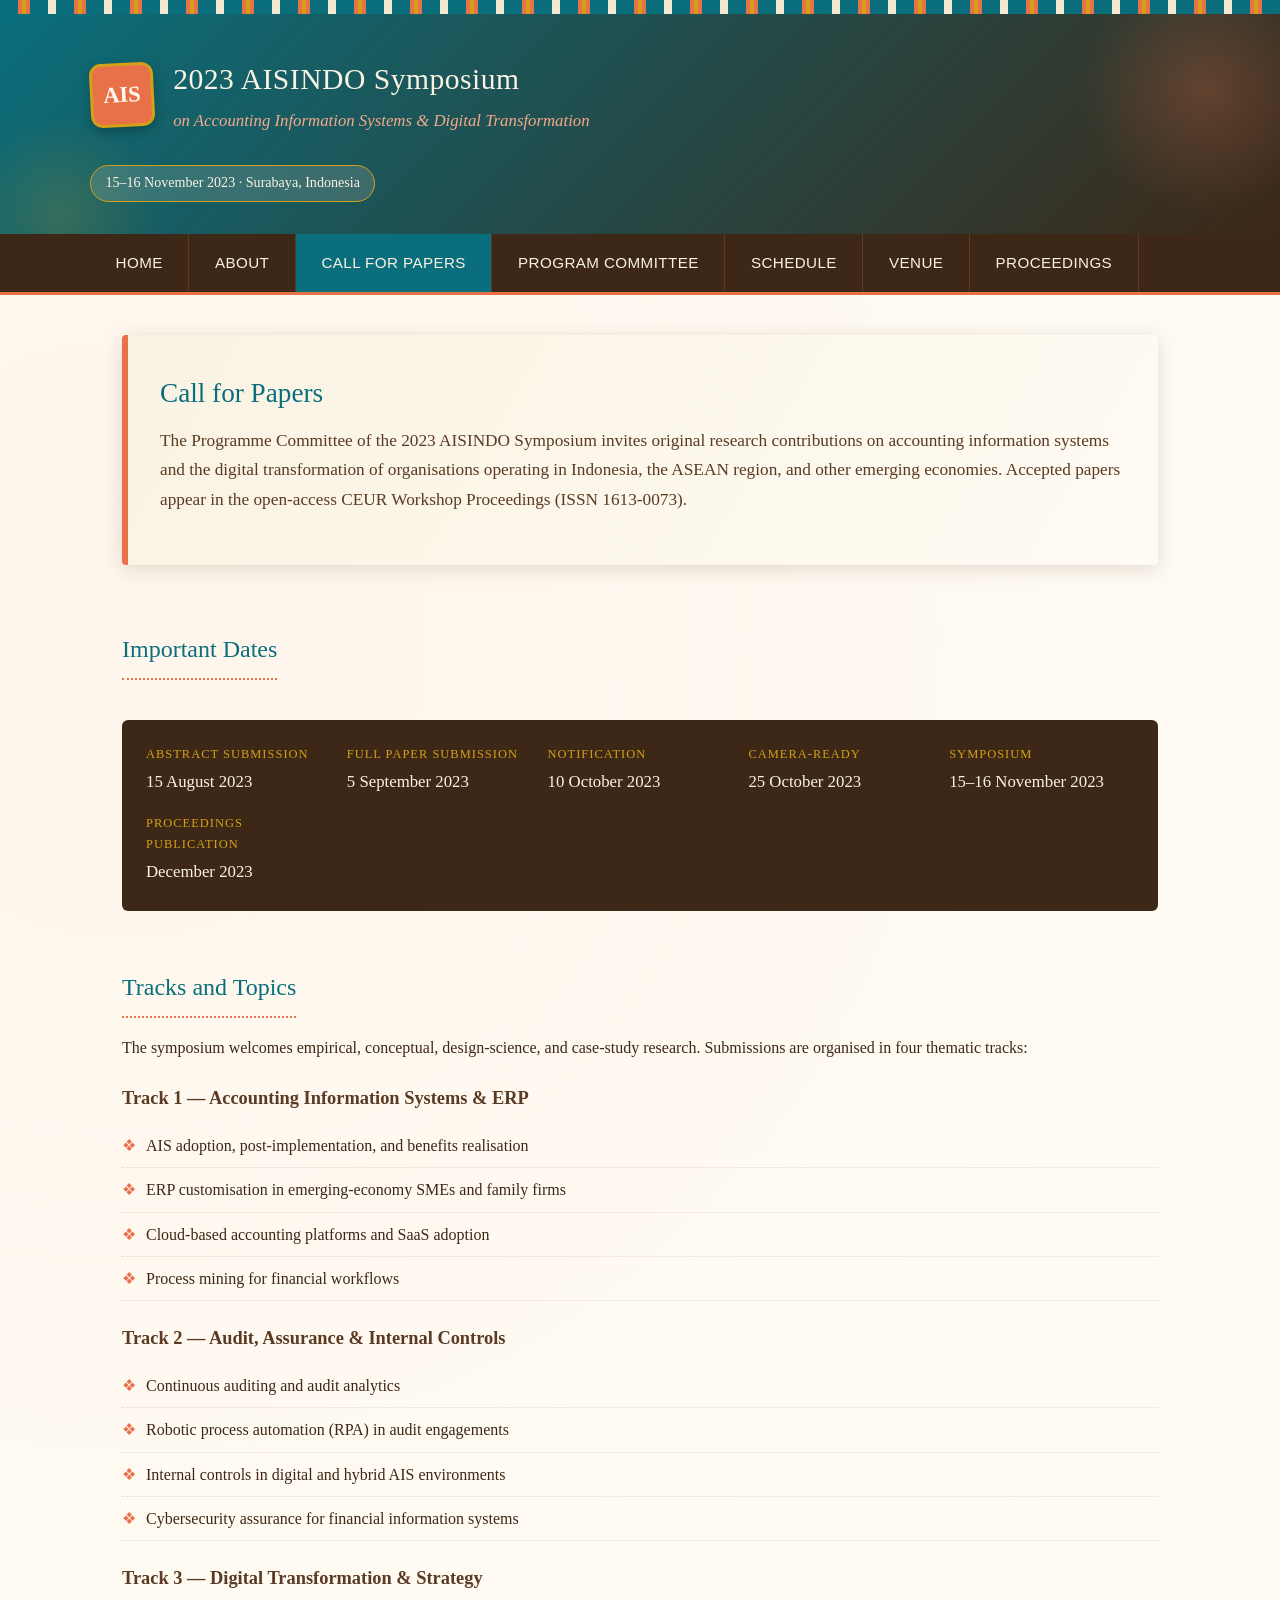
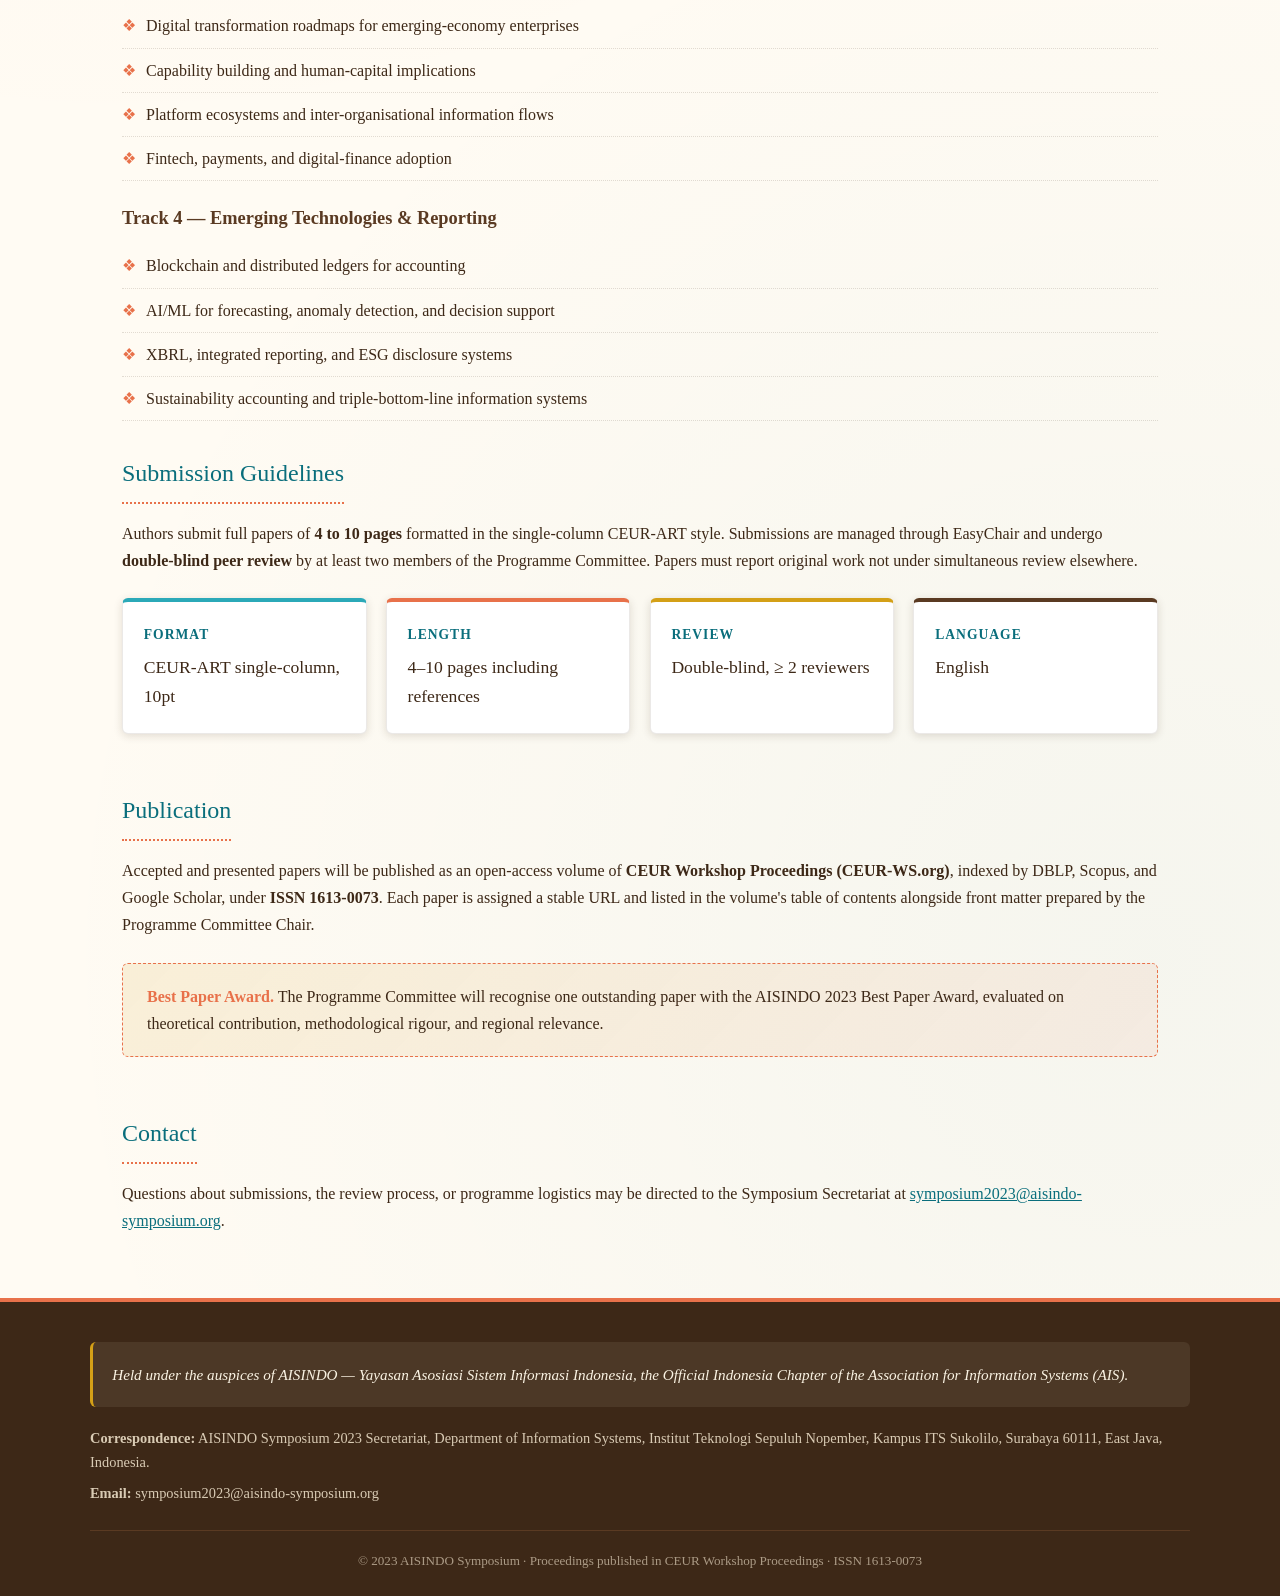
==== commit 87b8a8e0: "Add 6 paper sub-pages, venue + about depth pages, expanded nav - Created paper_01.html through paper" ====
--- a/cfp.html
+++ b/cfp.html
@@ -23,9 +23,11 @@
 <nav>
   <ul>
     <li><a href="index.html">Home</a></li>
+    <li><a href="about.html">About</a></li>
     <li><a href="cfp.html" class="active">Call for Papers</a></li>
     <li><a href="committee.html">Program Committee</a></li>
     <li><a href="schedule.html">Schedule</a></li>
+    <li><a href="venue.html">Venue</a></li>
     <li><a href="proceedings.html">Proceedings</a></li>
   </ul>
 </nav>
